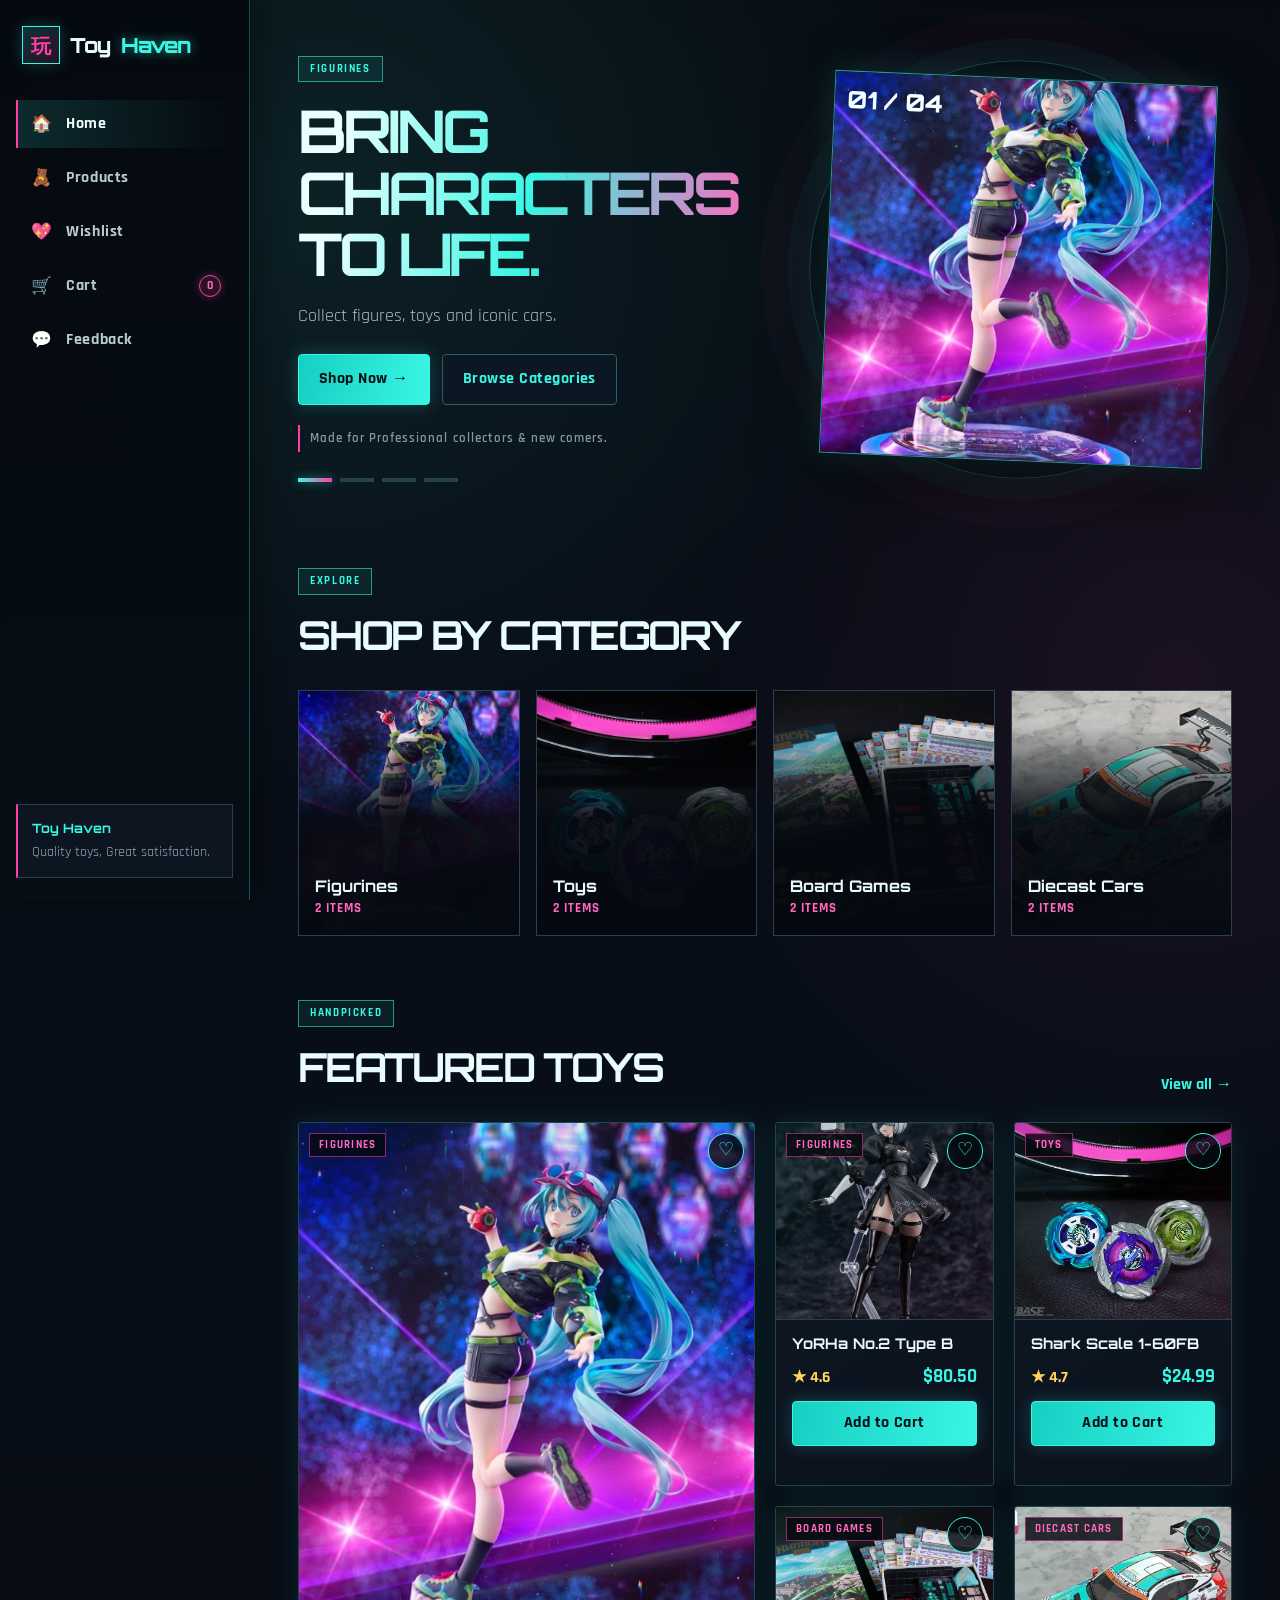
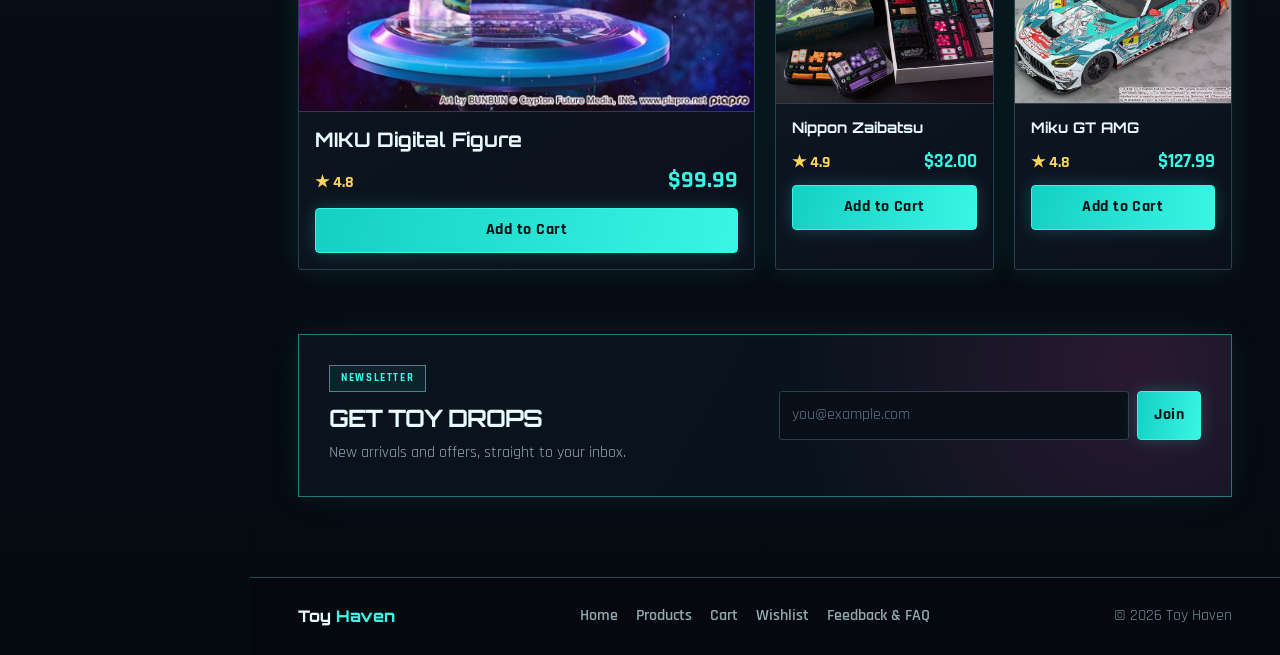
==== index.html @ fea9fa6f "init" ====
<!DOCTYPE html>
<html lang="en">
<head>
    <meta charset="UTF-8">
    <meta name="viewport" content="width=device-width, initial-scale=1.0">
    <title>Toy Haven | Home</title>
    <link rel="icon" href="assets/icons/favicon.svg">
    <link rel="stylesheet" href="assets/css/base.css">
    <link rel="stylesheet" href="assets/css/cards.css">
    <link rel="stylesheet" href="assets/css/home.css">
</head>
<body>

<div class="wrapper">

    
    <aside class="left-menu">
        <div class="left-menu-top">
            <a class="shop-logo" href="index.html">Toy<span>Haven</span></a>
            <button class="menu-btn" aria-label="Toggle menu">☰</button>
        </div>
        <nav class="nav-list">
            <a href="index.html"><span class="nav-pic">🏠</span>Home</a>
            <a href="views/product.html"><span class="nav-pic">🧸</span>Products</a>
            <a href="views/wishlist.html"><span class="nav-pic">💖</span>Wishlist</a>
            <a href="views/cart.html"><span class="nav-pic">🛒</span>Cart <span class="cart-num">0</span></a>
            <a href="views/feedback.html"><span class="nav-pic">💬</span>Feedback</a>
        </nav>
        <div class="left-menu-note"><strong>Toy Haven</strong>Quality toys, Great satisfaction.</div>
    </aside>


    <div class="right-side">
        <main>

            <section class="banner">
                <div class="big-box">
                    <div id="banner-box" class="banner-grid">
                        <div class="banner-text">
                            <span id="banner-category" class="little-title">Figurines</span>
                            <h1 id="banner-title">Bring characters to life.</h1>
                            <p id="banner-desc">Collect figures, toys and iconic cars.</p>
                            <div class="banner-btns">
                                <a class="btn main-btn" href="views/product.html">Shop Now →</a>
                                <a class="btn other-btn" href="#cat-section">Browse Categories</a>
                            </div>
                            <div class="banner-small">Made for Professional collectors &amp; new comers.</div>
                            <div id="banner-dots" class="banner-dots"></div>
                        </div>
                        <div class="banner-pic-area">
                            <div class="banner-frame">
                                <img id="banner-image" src="assets/images/image1.png" alt="Featured toy">
                                <span id="banner-number" class="banner-number">01 / 04</span>
                            </div>
                        </div>
                    </div>
                </div>
            </section>


            <section id="cat-section" class="big-part">
                <div class="big-box">
                    <div class="part-title">
                        <div><span class="little-title">Explore</span><h2>Shop by Category</h2></div>
                    </div>
                    <div class="cat-boxes">
                        <a class="cat-box" href="views/product.html?category=Figurines">
                            <img src="assets/images/image1.png" alt="">
                            <span class="cat-name">Figurines</span><span class="cat-count" id="count-figurines"></span>
                        </a>
                        <a class="cat-box" href="views/product.html?category=Toys">
                            <img src="assets/images/image3.png" alt="">
                            <span class="cat-name">Toys</span><span class="cat-count" id="count-toys"></span>
                        </a>
                        <a class="cat-box" href="views/product.html?category=Board%20Games">
                            <img src="assets/images/image5.png" alt="">
                            <span class="cat-name">Board Games</span><span class="cat-count" id="count-boardgames"></span>
                        </a>
                        <a class="cat-box" href="views/product.html?category=Diecast%20Cars">
                            <img src="assets/images/image7.png" alt="">
                            <span class="cat-name">Diecast Cars</span><span class="cat-count" id="count-cars"></span>
                        </a>
                    </div>
                </div>
            </section>


            <section class="big-part">
                <div class="big-box">
                    <div class="part-title">
                        <div><span class="little-title">Handpicked</span><h2>Featured Toys</h2></div>
                        <a class="part-link" href="views/product.html">View all →</a>
                    </div>
                    <div id="top-picks" class="top-picks-grid"></div>
                </div>
            </section>


            <section class="big-part">
                <div class="big-box">
                    <div class="email-band">
                        <div>
                            <span class="little-title">Newsletter</span>
                            <h2>Get toy drops</h2>
                            <p>New arrivals and offers, straight to your inbox.</p>
                        </div>
                        <form id="email-form" class="email-form" novalidate>
                            <input name="email" type="email" placeholder="you@example.com" required>
                            <button class="btn main-btn">Join</button>
                        </form>
                    </div>
                </div>
            </section>
        </main>


        <footer>
            <div class="big-box foot-row">
                <span class="foot-name">Toy <span>Haven</span></span>
                <div class="foot-links">
                    <a href="index.html">Home</a><a href="views/product.html">Products</a>
                    <a href="views/cart.html">Cart</a><a href="views/wishlist.html">Wishlist</a>
                    <a href="views/feedback.html">Feedback &amp; FAQ</a>
                </div>
                <p>© 2026 Toy Haven</p>
            </div>
        </footer>
    </div>
</div>


<script src="assets/js/main.js"></script>
<script src="assets/js/home.js"></script>
</body>
</html>
---- assets/css/base.css ----
@import url('https://fonts.googleapis.com/css2?family=Orbitron:wght@500;600;700;800&family=Rajdhani:wght@400;500;600;700&display=swap');

:root {
    --ink: #e8fbff;
    --muted: #91a8b5;
    --line: #203746;
    --cyan: #39f6e4;
    --pink: #ff3fa4;
    --pink-hot: #ff68bd;
    --white: #f4ffff;
    --sidebar: 250px;
    --card-bg: linear-gradient(145deg, rgba(16, 25, 39, 0.98), rgba(10, 17, 28, 0.98));
    --card-line: #29404d;
    --shadow: 0 0 28px rgba(57, 246, 228, 0.1);
    --glow: 0 0 18px rgba(57, 246, 228, 0.35);
}
* {
    box-sizing: border-box;
    margin: 0;
    padding: 0;
}
html {
    scroll-behavior: smooth;
    background: #070b12;
}
body {
    font-family: "Rajdhani", Arial, sans-serif;
    color: var(--ink);
    background: radial-gradient(circle at 25% 8%, rgba(57, 246, 228, 0.09), transparent 28%),
        radial-gradient(circle at 92% 30%, rgba(255, 63, 164, 0.08), transparent 25%),
        linear-gradient(180deg, #070b12 0%, #080e18 48%, #060a11 100%);
    line-height: 1.55;
    min-height: 100vh;
}
a {
    text-decoration: none;
    color: inherit;
}
button,
input,
textarea,
select {
    font: inherit;
}
button {
    color: inherit;
}
img {
    display: block;
    max-width: 100%;
}

.wrapper {
    display: grid;
    grid-template-columns: var(--sidebar) minmax(0, 1fr);
    min-height: 100vh;
}
.right-side {
    min-width: 0;
    display: flex;
    flex-direction: column;
}
.right-side main {
    flex: 1;
}
.big-box {
    width: 100%;
    max-width: 1120px;
    margin: 0 auto;
    padding: 0 clamp(18px, 4vw, 48px);
}

.left-menu {
    position: sticky;
    top: 0;
    height: 100vh;
    display: flex;
    flex-direction: column;
    padding: 26px 16px 22px;
    background: linear-gradient(180deg, rgba(5, 9, 15, 0.96), rgba(7, 14, 22, 0.96));
    border-right: 1px solid rgba(57, 246, 228, 0.3);
    box-shadow: 6px 0 30px rgba(0, 0, 0, 0.35);
    z-index: 30;
}
.left-menu-top {
    display: flex;
    align-items: center;
    justify-content: space-between;
    padding: 0 6px;
}
.shop-logo {
    display: inline-flex;
    align-items: center;
    gap: 10px;
    font-family: "Orbitron", sans-serif;
    font-size: 1.3rem;
    font-weight: 800;
    letter-spacing: -0.04em;
}
.shop-logo::before {
    /* content:"♪"; */
    content: "玩";
    display: grid;
    place-items: center;
    width: 36px;
    height: 36px;
    border: 1px solid var(--cyan);
    background: linear-gradient(135deg, rgba(57, 246, 228, 0.18), rgba(255, 63, 164, 0.14));
    color: var(--pink);
    box-shadow: 0 0 15px rgba(57, 246, 228, 0.22);
    font-size: 1.25rem;
}
.shop-logo span {
    color: var(--cyan);
    text-shadow: 0 0 12px rgba(57, 246, 228, 0.55);
}
.menu-btn {
    display: none;
    border: 1px solid var(--cyan);
    background: #0b1823;
    color: var(--cyan);
    width: 42px;
    height: 42px;
    font-size: 1.35rem;
    cursor: pointer;
}
.nav-list {
    display: flex;
    flex-direction: column;
    gap: 6px;
    margin-top: 36px;
    font-weight: 700;
    letter-spacing: 0.04em;
}
.nav-list a {
    display: flex;
    align-items: center;
    gap: 12px;
    padding: 11px 12px;
    border-left: 2px solid transparent;
    color: #b8cbd3;
    transition: 0.2s ease;
}
.nav-pic {
    width: 24px;
    text-align: center;
    font-size: 1.05rem;
}
.nav-list a:hover {
    color: var(--white);
    background: rgba(57, 246, 228, 0.06);
    border-left-color: rgba(57, 246, 228, 0.5);
}
.nav-list a.is-on {
    color: var(--white);
    border-left-color: var(--pink);
    background: linear-gradient(90deg, rgba(57, 246, 228, 0.14), transparent);
}
.cart-num {
    display: inline-grid;
    place-items: center;
    min-width: 22px;
    height: 22px;
    margin-left: auto;
    padding: 0 6px;
    border: 1px solid var(--pink);
    border-radius: 50%;
    background: rgba(255, 63, 164, 0.15);
    color: var(--pink-hot);
    font-size: 0.72rem;
    box-shadow: 0 0 9px rgba(255, 63, 164, 0.35);
}
.left-menu-note {
    margin-top: auto;
    padding: 14px;
    border: 1px solid #29404d;
    border-left: 2px solid var(--pink);
    background: rgba(16, 25, 39, 0.7);
    color: var(--muted);
    font-size: 0.85rem;
}
.left-menu-note strong {
    display: block;
    color: var(--cyan);
    font-family: "Orbitron", sans-serif;
    font-size: 0.8rem;
    margin-bottom: 3px;
}

.btn {
    display: inline-flex;
    align-items: center;
    justify-content: center;
    gap: 7px;
    border: 1px solid var(--cyan);
    border-radius: 4px;
    padding: 10px 16px;
    font-weight: 700;
    letter-spacing: 0.03em;
    cursor: pointer;
    transition: 0.18s ease;
    background: #0c1723;
}
.btn:hover {
    transform: translateY(-2px);
    box-shadow: var(--glow);
}
.main-btn {
    background: linear-gradient(100deg, #16cfc3, var(--cyan));
    color: #041014;
    box-shadow: 0 0 17px rgba(57, 246, 228, 0.22);
}
.main-btn:hover {
    background: linear-gradient(100deg, var(--cyan), #78fff1);
}
.other-btn {
    color: var(--cyan);
    border-color: #2a5e68;
}
.other-btn:hover {
    border-color: var(--cyan);
    background: rgba(57, 246, 228, 0.08);
}

.little-title {
    display: inline-block;
    color: var(--cyan);
    background: rgba(57, 246, 228, 0.07);
    border: 1px solid rgba(57, 246, 228, 0.55);
    padding: 4px 11px;
    font-weight: 700;
    text-transform: uppercase;
    letter-spacing: 0.15em;
    font-size: 0.68rem;
}
.big-part {
    padding: 54px 0 10px;
}
.part-title {
    display: flex;
    align-items: flex-end;
    justify-content: space-between;
    gap: 16px;
    margin-bottom: 24px;
}
.part-title h2,
.top-title h1 {
    font-family: "Orbitron", sans-serif;
    font-size: clamp(1.6rem, 3.6vw, 2.5rem);
    letter-spacing: -0.055em;
    text-transform: uppercase;
    margin-top: 9px;
}
.top-title {
    padding: 46px 0 22px;
    margin-bottom: 8px;
    border-bottom: 1px solid var(--line);
}
.top-title h1 {
    margin-bottom: 8px;
}
.top-title p {
    color: var(--muted);
    max-width: 620px;
}

/* form */
input,
textarea,
select {
    width: 100%;
    padding: 11px 12px;
    border: 1px solid #29404d;
    border-radius: 3px;
    background: #080f18;
    color: var(--white);
    outline: none;
    transition:
        border-color 0.15s,
        box-shadow 0.15s;
}
input::placeholder,
textarea::placeholder {
    color: #607681;
}
input:focus,
textarea:focus,
select:focus {
    border-color: var(--cyan);
    box-shadow:
        0 0 0 2px rgba(57, 246, 228, 0.09),
        0 0 15px rgba(57, 246, 228, 0.1);
}
textarea {
    resize: vertical;
}

footer {
    margin-top: 70px;
    padding: 26px 0;
    background: #05090f;
    border-top: 1px solid rgba(57, 246, 228, 0.3);
}
.foot-row {
    display: flex;
    align-items: center;
    justify-content: space-between;
    gap: 16px;
    flex-wrap: wrap;
}
.foot-name {
    font-family: "Orbitron", sans-serif;
    font-weight: 800;
}
.foot-name span {
    color: var(--cyan);
}
.foot-links {
    display: flex;
    gap: 18px;
    flex-wrap: wrap;
    color: #93a9b2;
    font-weight: 600;
}
.foot-links a:hover {
    color: var(--cyan);
}
footer p {
    color: #748b96;
}

/* errors */
#pop-msg {
    position: fixed;
    right: 20px;
    bottom: 20px;
    z-index: 100;
    background: #09131d;
    color: var(--cyan);
    padding: 12px 16px;
    border: 1px solid var(--cyan);
    border-left: 3px solid var(--pink);
    box-shadow: 0 0 25px rgba(57, 246, 228, 0.22);
    font-weight: 700;
}

@media(max-width:900px){
    .wrapper{grid-template-columns:1fr}
    .left-menu{
        height:auto;
        padding:12px 18px;
        border-right:0;
        border-bottom:1px solid rgba(57,246,228,.35);
    }
    .left-menu-top{padding:0}
    .menu-btn{display:block}
    .nav-list{
        display:none;
        position:absolute;
        top:100%;
        left:0;
        right:0;
        margin:0;
        padding:12px;
        background:#05090f;
        border-bottom:1px solid var(--cyan);
    }
    .nav-list.opened{display:flex}
    .left-menu-note{display:none}
}
@media(max-width:650px){
    .part-title{flex-direction:column;align-items:flex-start}
    .foot-row{flex-direction:column;align-items:flex-start}
}
---- assets/css/cards.css ----
.toy-grid {
    display: grid;
    grid-template-columns: repeat(auto-fill, minmax(230px, 1fr));
    gap: 20px;
}
.toy-card {
    background: var(--card-bg);
    border: 1px solid var(--card-line);
    border-radius: 3px;
    overflow: hidden;
    box-shadow: var(--shadow);
    transition: 0.22s ease;
    display: flex;
    flex-direction: column;
}
.toy-card:hover {
    transform: translateY(-6px);
    border-color: rgba(57, 246, 228, 0.72);
    box-shadow:
        0 15px 35px rgba(0, 0, 0, 0.38),
        0 0 22px rgba(57, 246, 228, 0.12);
}
.toy-pic {
    aspect-ratio: 1.1;
    background: #080f18;
    border-bottom: 1px solid #28414c;
    overflow: hidden;
    position: relative;
}
.toy-pic::after {
    content: "";
    position: absolute;
    inset: 0;
    background: linear-gradient(135deg, rgba(57, 246, 228, 0.08), transparent 48%, rgba(255, 63, 164, 0.07));
    pointer-events: none;
}
.toy-pic img {
    width: 100%;
    height: 100%;
    object-fit: cover;
    transition: transform 0.35s ease;
}
.toy-card:hover .toy-pic img {
    transform: scale(1.05);
}
.toy-tag {
    position: absolute;
    left: 10px;
    top: 10px;
    z-index: 2;
    padding: 3px 9px;
    background: rgba(5, 9, 15, 0.82);
    border: 1px solid rgba(255, 63, 164, 0.55);
    color: var(--pink-hot);
    font-size: 0.66rem;
    font-weight: 800;
    text-transform: uppercase;
    letter-spacing: 0.12em;
}
.heart-btn {
    position: absolute;
    right: 10px;
    top: 10px;
    z-index: 2;
    width: 36px;
    height: 36px;
    border-radius: 50%;
    border: 1px solid var(--cyan);
    background: rgba(5, 9, 15, 0.82);
    color: var(--cyan);
    font-size: 1.1rem;
    cursor: pointer;
    transition: 0.18s;
}
.heart-btn:hover {
    transform: scale(1.1);
}
.heart-btn.hearted {
    color: var(--pink-hot);
    border-color: var(--pink);
    box-shadow: 0 0 14px rgba(255, 63, 164, 0.4);
}
.toy-info {
    padding: 14px 16px 16px;
    display: flex;
    flex-direction: column;
    gap: 9px;
}
.toy-info h3 {
    font-family: "Orbitron", sans-serif;
    font-size: 0.92rem;
    line-height: 1.35;
    color: #e9faff;
}
.toy-numbers {
    display: flex;
    justify-content: space-between;
    align-items: baseline;
}
.toy-price {
    font-size: 1.2rem;
    font-weight: 800;
    color: var(--cyan);
}
.stars {
    color: #ffd45b;
    font-weight: 700;
}
.add-btn {
    width: 100%;
    padding: 9px;
}
.fade-up {
    opacity: 0;
    transform: translateY(16px);
}
.fade-up.shown {
    opacity: 1;
    transform: none;
    transition: 0.5s ease;
}
.nothing-msg {
    color: var(--muted);
    grid-column: 1/-1;
}
.nothing-msg a {
    color: var(--cyan);
}
---- assets/css/home.css ----
.part-link {
    color: var(--cyan);
    font-weight: 700;
    white-space: nowrap;
}
.part-link:hover {
    color: var(--pink-hot);
}

.banner {
    padding: 34px 0 10px;
}
.banner-grid {
    display: grid;
    grid-template-columns: 1.05fr 0.95fr;
    gap: 36px;
    align-items: center;
    min-height: 470px;
}
.banner-text h1 {
    font-family: "Orbitron", sans-serif;
    font-size: clamp(2.2rem, 4.6vw, 4.1rem);
    letter-spacing: -0.07em;
    line-height: 1.04;
    margin: 18px 0;
    text-transform: uppercase;
    background: linear-gradient(100deg, #eaffff 10%, var(--cyan) 50%, var(--pink-hot) 95%);
    -webkit-background-clip: text;
    background-clip: text;
    color: transparent;
}
.banner-text p {
    font-size: 1.12rem;
    max-width: 480px;
    color: #a9bbc5;
    margin-bottom: 24px;
}
.banner-btns {
    display: flex;
    flex-wrap: wrap;
    gap: 12px;
}
.banner-btns .btn {
    padding: 12px 20px;
}
.banner-small {
    margin-top: 20px;
    padding: 4px 10px;
    border-left: 2px solid var(--pink);
    color: #8099a4;
    font-size: 0.8rem;
    font-weight: 600;
    letter-spacing: 0.08em;
}
.banner-dots {
    display: flex;
    gap: 8px;
    margin-top: 26px;
}
.banner-dot {
    width: 34px;
    height: 4px;
    border: 0;
    background: #24404a;
    cursor: pointer;
    transition: 0.25s;
}
.banner-dot.is-on {
    background: linear-gradient(90deg, var(--cyan), var(--pink));
    box-shadow: 0 0 10px rgba(57, 246, 228, 0.5);
}
.banner-pic-area {
    position: relative;
    padding: 22px;
}
.banner-pic-area::before {
    content: "";
    position: absolute;
    inset: 0;
    border: 1px solid rgba(57, 246, 228, 0.25);
    border-radius: 50%;
    box-shadow:
        0 0 0 22px rgba(57, 246, 228, 0.03),
        0 0 0 50px rgba(255, 63, 164, 0.025);
    transform: scale(0.98);
}
.banner-frame {
    position: relative;
    aspect-ratio: 1;
    max-width: 430px;
    margin: auto;
    border: 1px solid rgba(57, 246, 228, 0.6);
    background: #080f18;
    overflow: hidden;
    transform: rotate(2.5deg);
    box-shadow:
        0 20px 60px rgba(0, 0, 0, 0.5),
        0 0 34px rgba(57, 246, 228, 0.16);
}
.banner-frame img {
    width: 100%;
    height: 100%;
    object-fit: cover;
}
.banner-frame::after {
    content: "";
    position: absolute;
    inset: 0;
    background: linear-gradient(135deg, rgba(57, 246, 228, 0.1), transparent 45%, rgba(255, 63, 164, 0.14));
}
.banner-number {
    position: absolute;
    left: 12px;
    top: 10px;
    z-index: 2;
    font-family: "Orbitron", sans-serif;
    font-weight: 800;
    font-size: 1.5rem;
    color: var(--white);
    text-shadow: 0 0 14px rgba(0, 0, 0, 0.9);
}
.fade-effect {
    animation: fadeEffect 0.55s ease;
}
@keyframes fadeEffect {
    from {
        opacity: 0;
        transform: translateY(8px);
    }
    to {
        opacity: 1;
        transform: none;
    }
}

.cat-boxes {
    display: grid;
    grid-template-columns: repeat(4, 1fr);
    gap: 16px;
}
.cat-box {
    position: relative;
    aspect-ratio: 0.9;
    overflow: hidden;
    border: 1px solid #29404d;
    display: flex;
    flex-direction: column;
    justify-content: flex-end;
    padding: 16px;
    transition: 0.25s ease;
}
.cat-box img {
    position: absolute;
    inset: 0;
    width: 100%;
    height: 100%;
    object-fit: cover;
    transition: transform 0.4s ease;
}
.cat-box::before {
    content: "";
    position: absolute;
    inset: 0;
    z-index: 1;
    background: linear-gradient(180deg, transparent 15%, rgba(5, 9, 15, 0.94) 52%, rgba(5, 9, 15, 0.99));
}
.cat-box > span {
    position: relative;
    z-index: 2;
}
.cat-name {
    font-family: "Orbitron", sans-serif;
    font-weight: 700;
    font-size: 1rem;
}
.cat-count {
    color: var(--pink-hot);
    font-size: 0.8rem;
    font-weight: 700;
    letter-spacing: 0.08em;
    text-transform: uppercase;
}
.cat-box:hover {
    border-color: var(--cyan);
    box-shadow: var(--glow);
    transform: translateY(-4px);
}
.cat-box:hover img {
    transform: scale(1.07);
}

.top-picks-grid {
    display: grid;
    grid-template-columns: repeat(4, 1fr);
    gap: 20px;
}
.top-picks-grid .toy-card:first-child {
    grid-column: span 2;
    grid-row: span 2;
}
.top-picks-grid .toy-card:first-child .toy-pic {
    flex: 1;
    aspect-ratio: auto;
    min-height: 280px;
}
.top-picks-grid .toy-card:first-child h3 {
    font-size: 1.25rem;
}
.top-picks-grid .toy-card:first-child .toy-price {
    font-size: 1.5rem;
}

.email-band {
    display: grid;
    grid-template-columns: 1fr 1fr;
    gap: 28px;
    align-items: center;
    padding: 30px;
    border: 1px solid rgba(57, 246, 228, 0.45);
    background: radial-gradient(circle at 90% 20%, rgba(255, 63, 164, 0.14), transparent 40%),
        linear-gradient(120deg, #0a121d, #07131d);
    box-shadow: 0 0 30px rgba(57, 246, 228, 0.08);
}
.email-band h2 {
    font-family: "Orbitron", sans-serif;
    text-transform: uppercase;
    letter-spacing: -0.04em;
    margin: 8px 0 4px;
}
.email-band p {
    color: var(--muted);
}
.email-form {
    display: flex;
    gap: 8px;
}
.email-form input {
    min-width: 0;
}

@media(max-width:1180px){
    .top-picks-grid{grid-template-columns:repeat(2,1fr)}
    .top-picks-grid .toy-card:first-child{grid-row:auto}
    .top-picks-grid .toy-card:first-child .toy-pic{aspect-ratio:2;flex:none;min-height:0}
}
@media(max-width:900px){
    .banner-grid{grid-template-columns:1fr;min-height:0;gap:20px}
    .banner-pic-area{order:-1;padding:10px}
    .banner-frame{max-width:300px}
    .cat-boxes{grid-template-columns:repeat(2,1fr)}
    .email-band{grid-template-columns:1fr}
}
@media(max-width:650px){
    .top-picks-grid{grid-template-columns:1fr}
    .top-picks-grid .toy-card:first-child{grid-column:auto}
    .email-form{flex-direction:column}
}
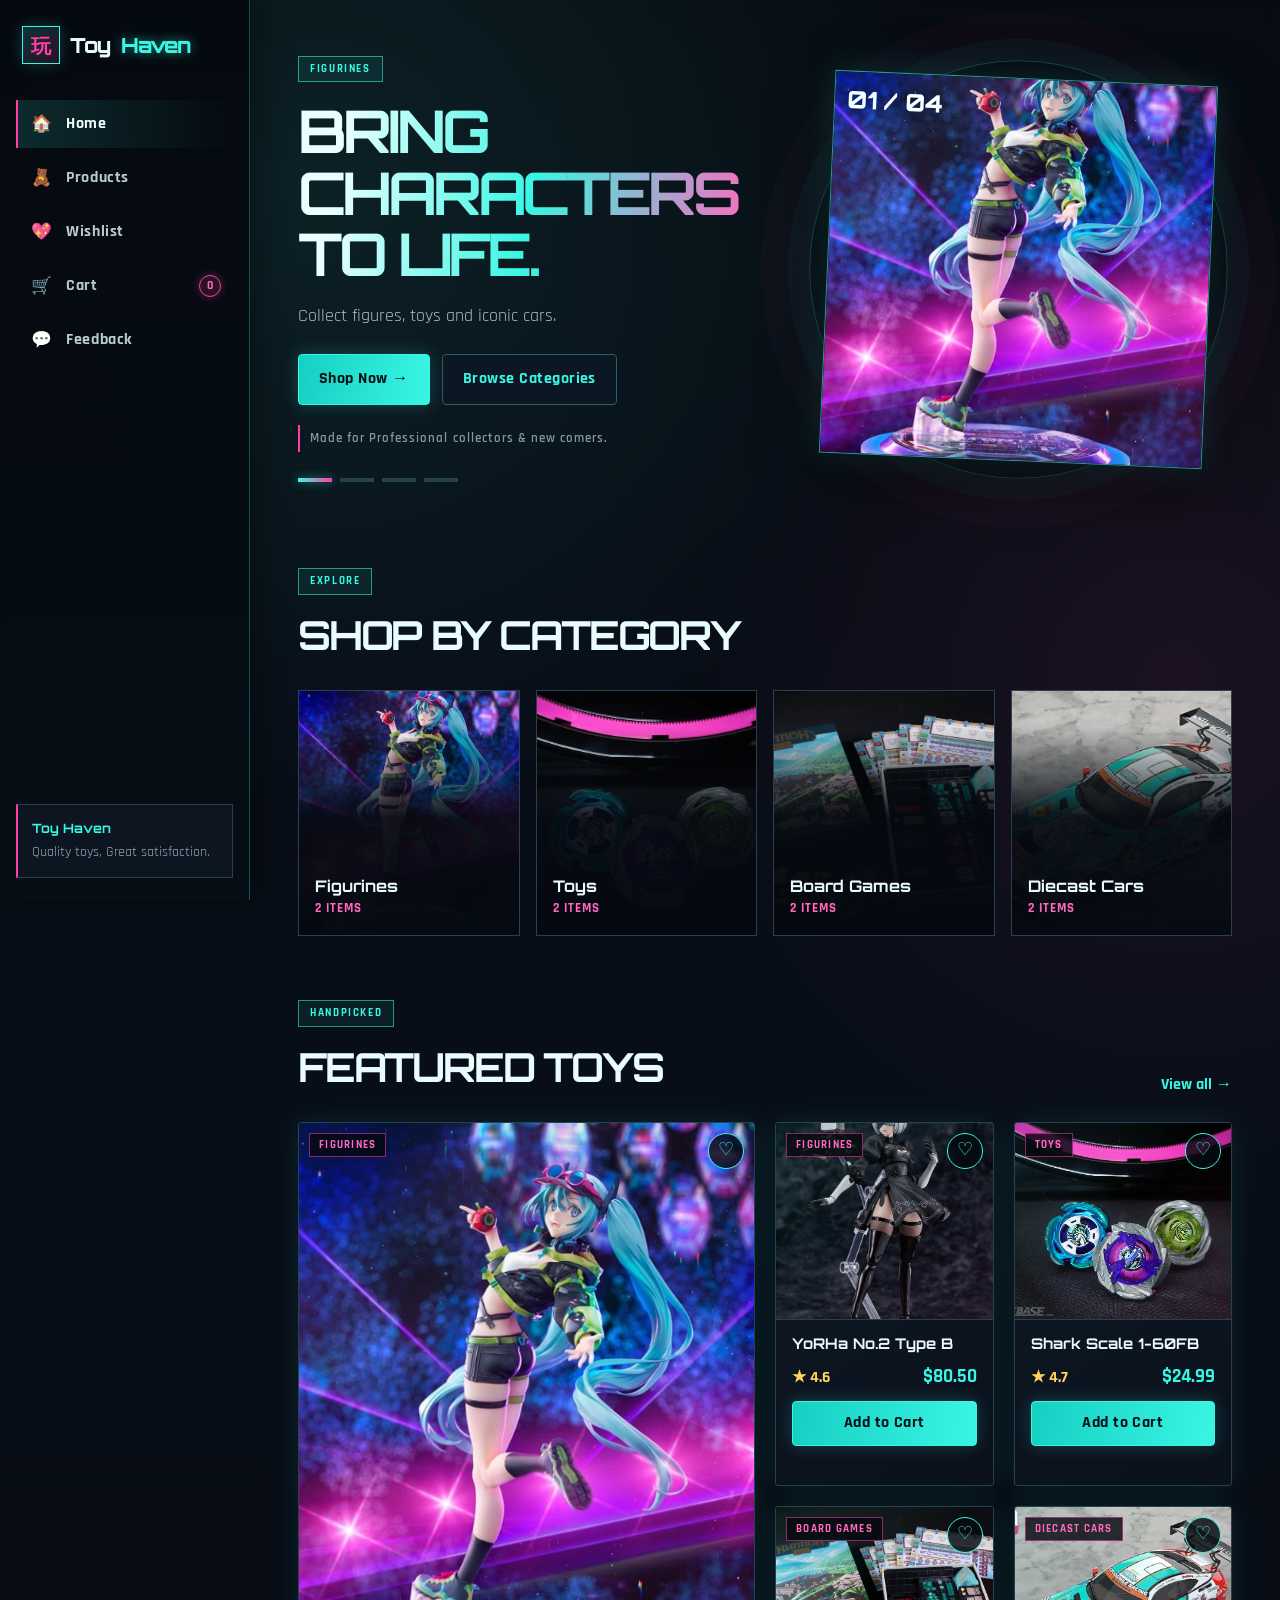
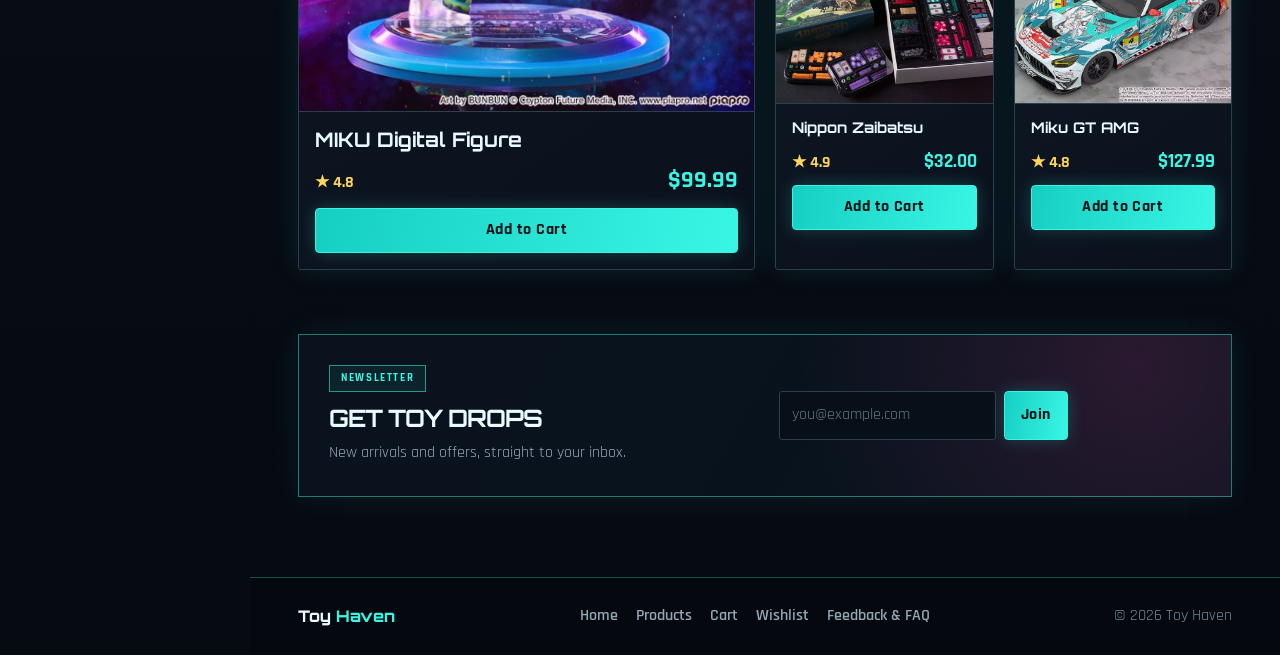
==== commit 0acea442: "fixed more missing labels for form inputs" ====
--- a/index.html
+++ b/index.html
@@ -105,7 +105,7 @@
                             <p>New arrivals and offers, straight to your inbox.</p>
                         </div>
                         <form id="email-form" class="email-form" novalidate>
-                            <input name="email" type="email" placeholder="you@example.com" required>
+                            <label for="iname"><input id="iname" name="email" type="email" placeholder="you@example.com" required></label>
                             <button class="btn main-btn">Join</button>
                         </form>
                     </div>
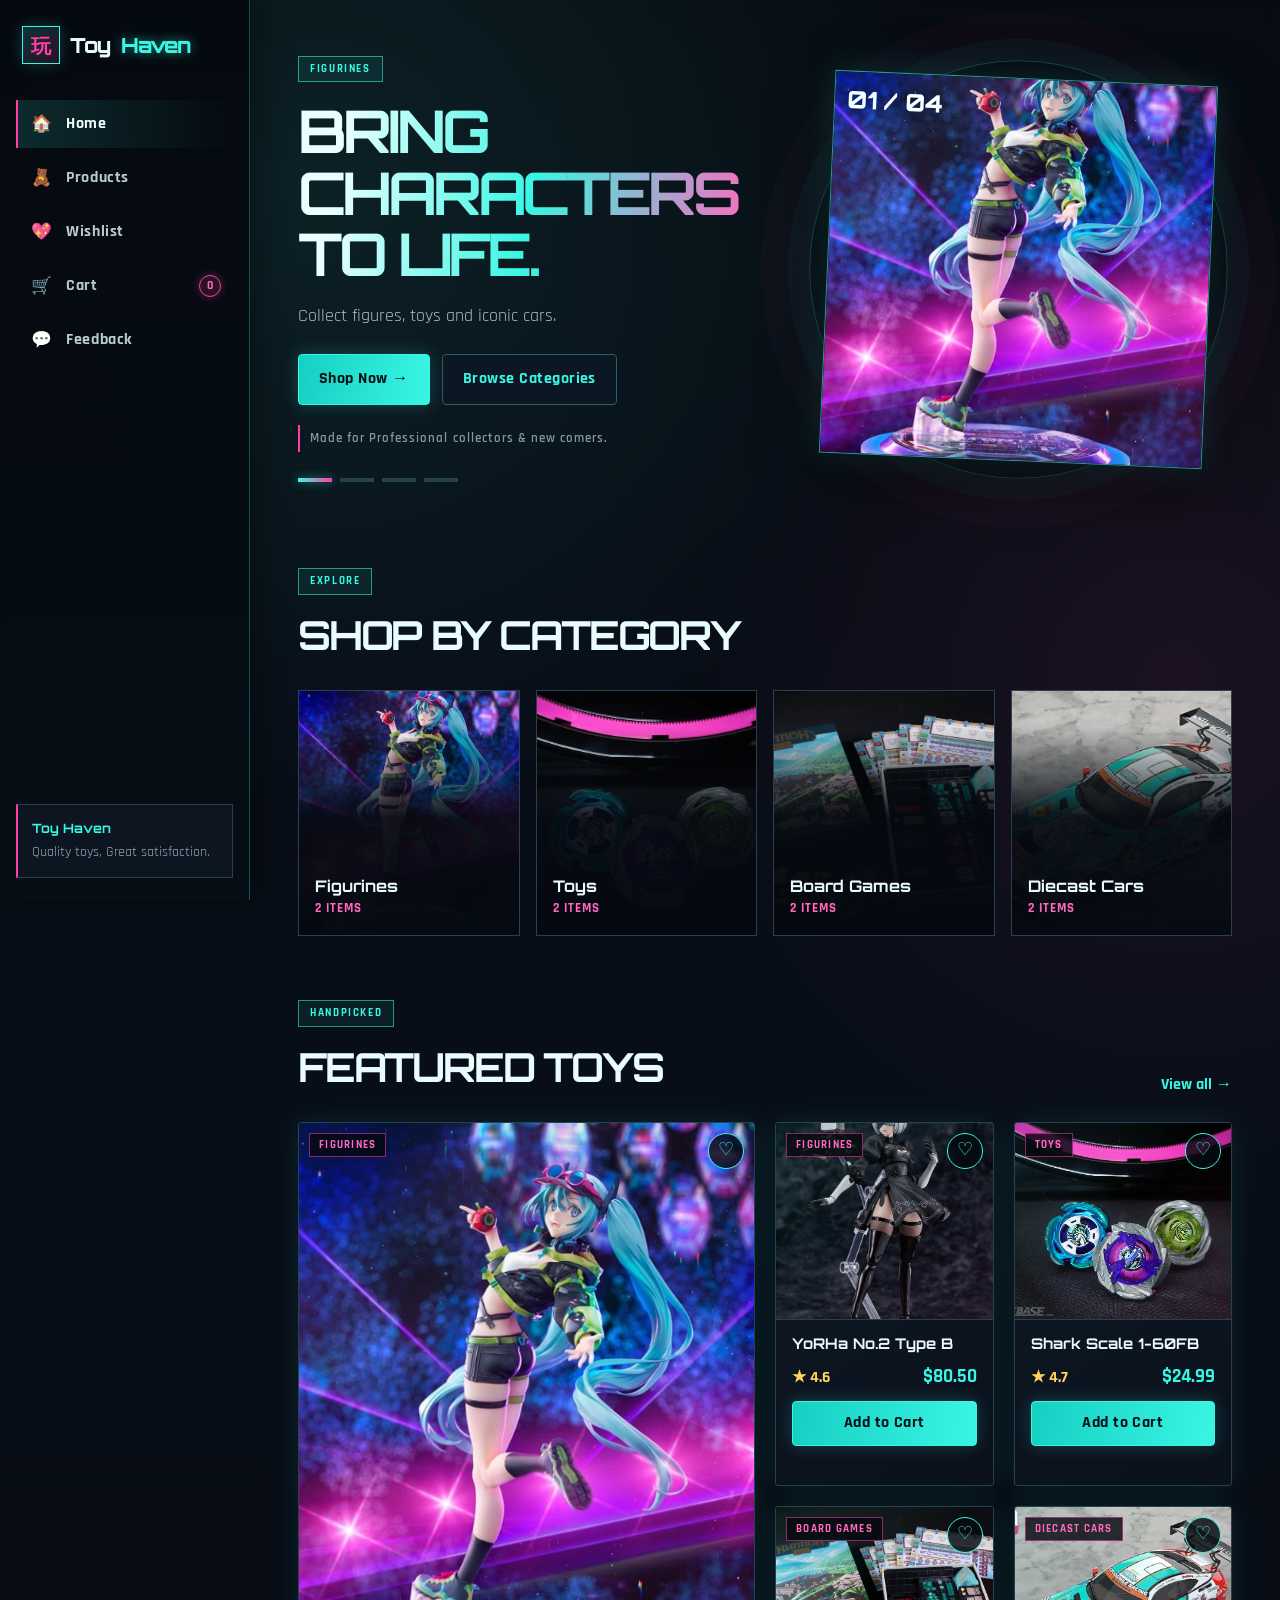
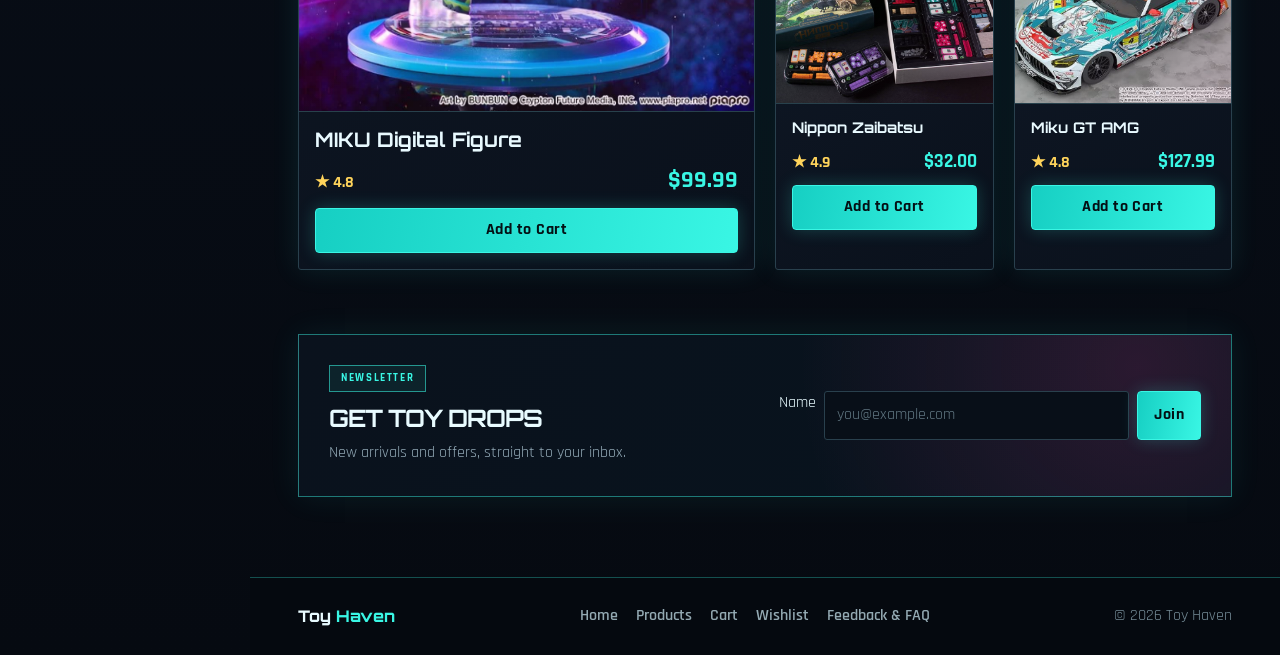
==== commit e45fd3de: "fixed incorrect labels for form inputs" ====
--- a/index.html
+++ b/index.html
@@ -105,7 +105,8 @@
                             <p>New arrivals and offers, straight to your inbox.</p>
                         </div>
                         <form id="email-form" class="email-form" novalidate>
-                            <label for="iname"><input id="iname" name="email" type="email" placeholder="you@example.com" required></label>
+                            <label for="iname">Name</label>
+                            <input id="iname" name="email" type="email" placeholder="you@example.com" required>
                             <button class="btn main-btn">Join</button>
                         </form>
                     </div>
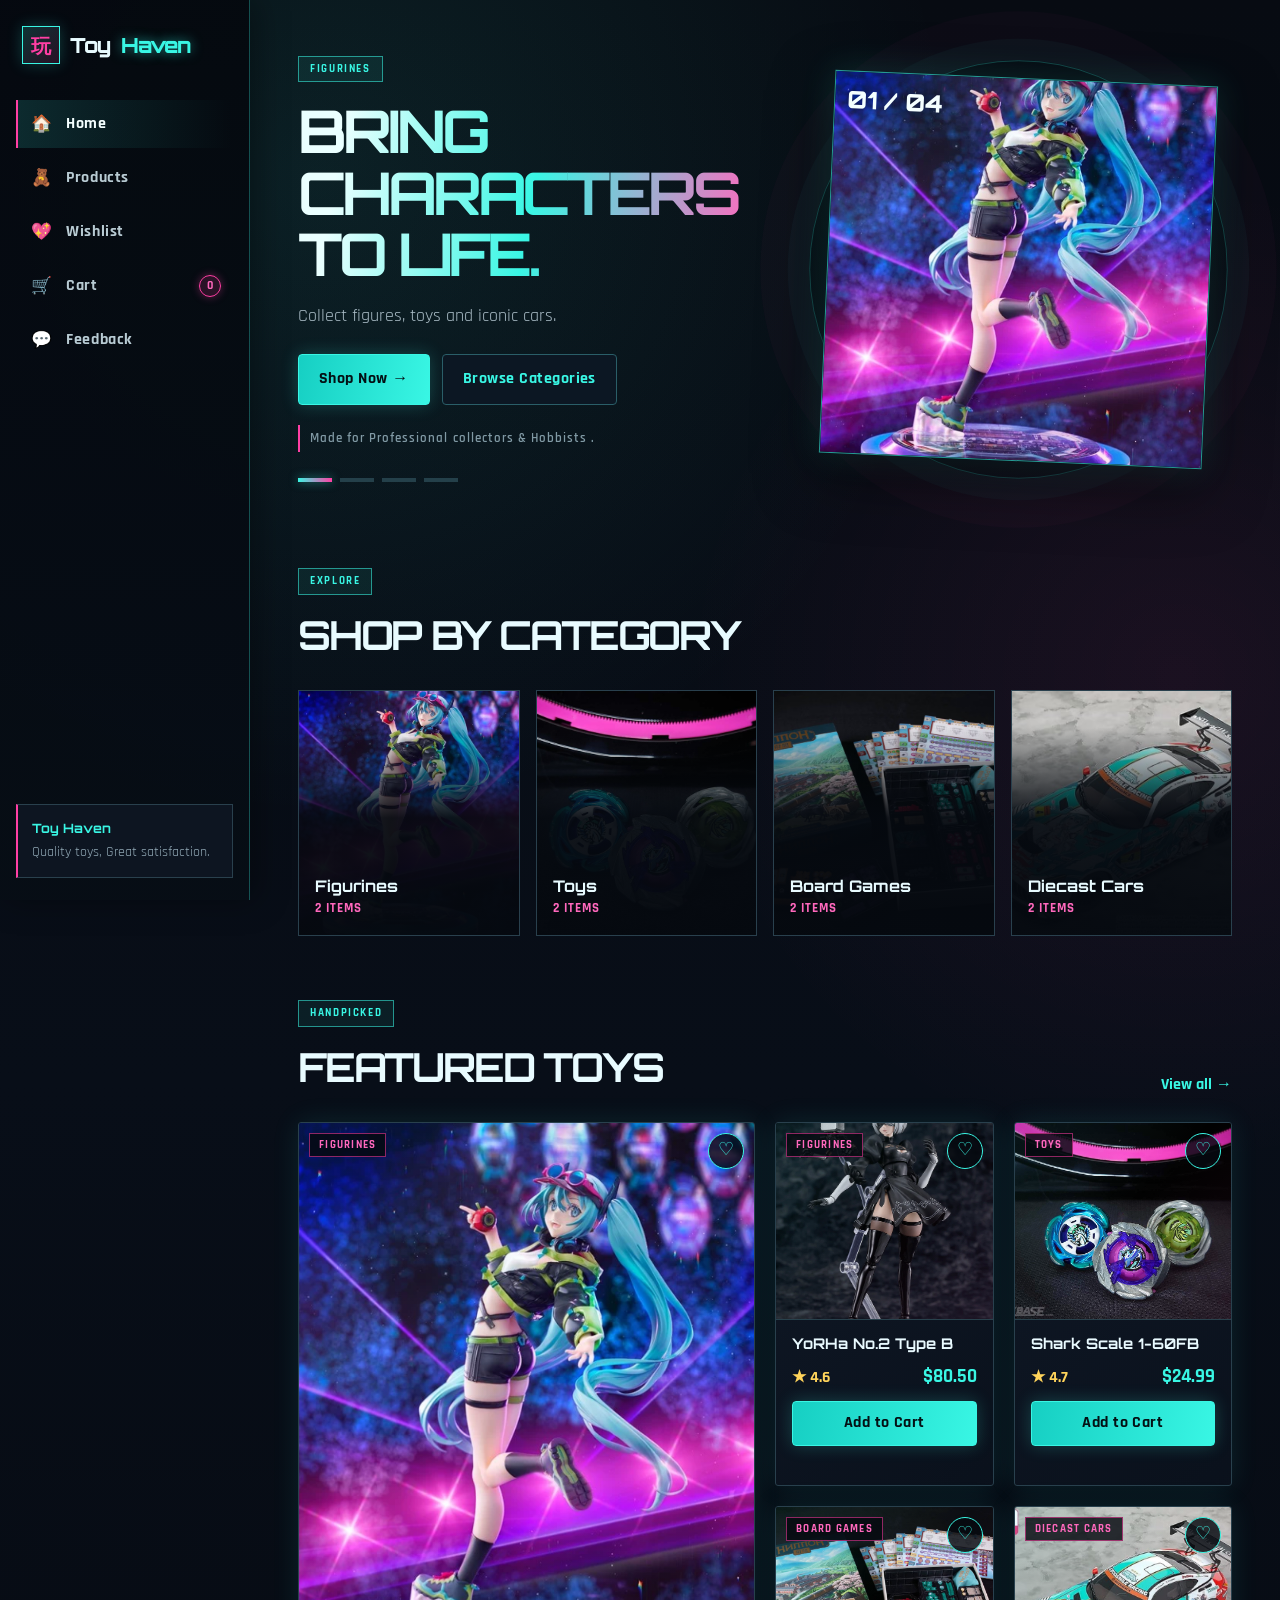
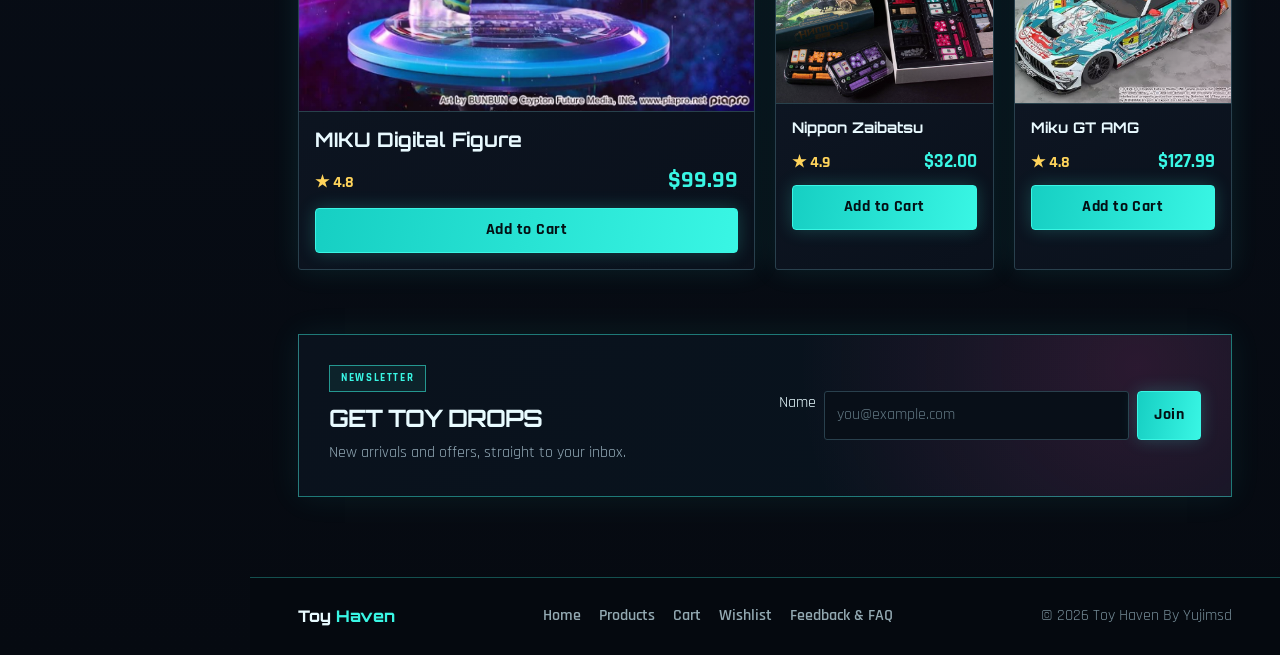
==== commit 837beebe: "fixing missed front-end styling" ====
--- a/index.html
+++ b/index.html
@@ -44,7 +44,7 @@
                                 <a class="btn main-btn" href="views/product.html">Shop Now →</a>
                                 <a class="btn other-btn" href="#cat-section">Browse Categories</a>
                             </div>
-                            <div class="banner-small">Made for Professional collectors &amp; new comers.</div>
+                            <div class="banner-small">Made for Professional collectors &amp; Hobbists .</div>
                             <div id="banner-dots" class="banner-dots"></div>
                         </div>
                         <div class="banner-pic-area">
@@ -123,7 +123,7 @@
                     <a href="views/cart.html">Cart</a><a href="views/wishlist.html">Wishlist</a>
                     <a href="views/feedback.html">Feedback &amp; FAQ</a>
                 </div>
-                <p>© 2026 Toy Haven</p>
+                <p>© 2026 Toy Haven By Yujimsd</p>
             </div>
         </footer>
     </div>
